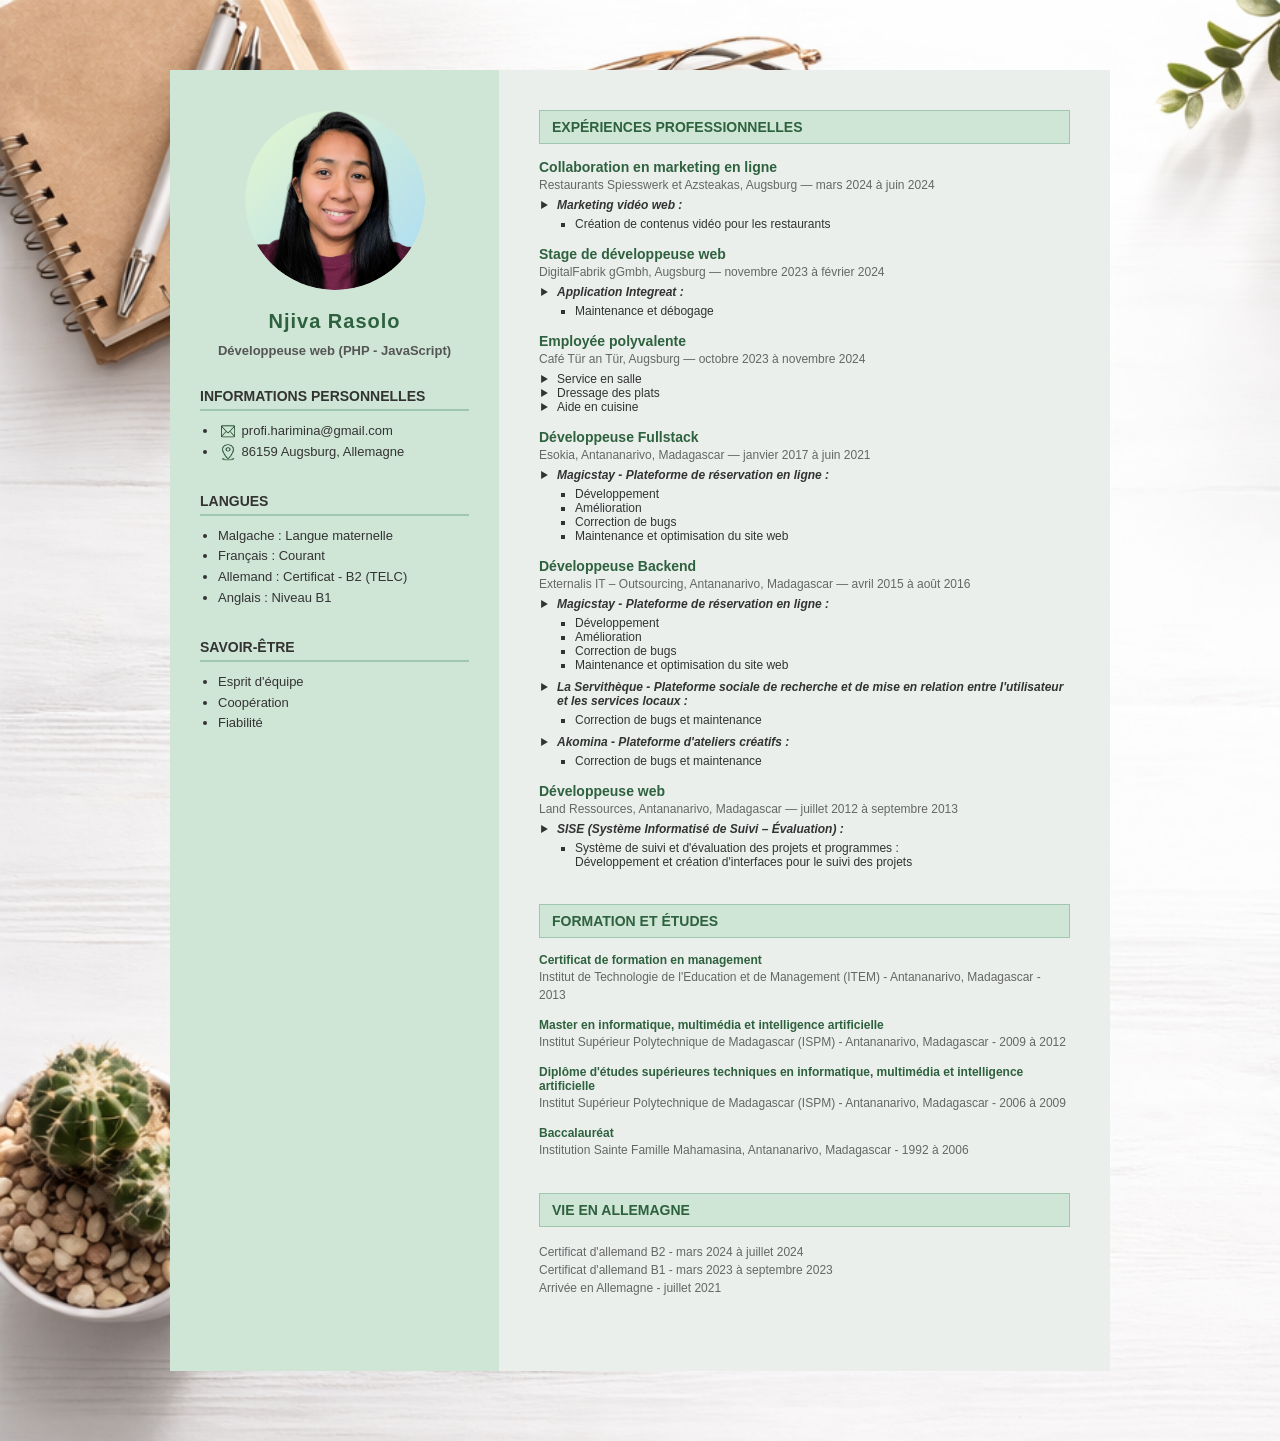
==== cv-fr.html @ bc75037a "Traduction du CV en français" ====
<!DOCTYPE html>
<html lang="fr">
<head>
  <meta charset="UTF-8" />
  <meta name="viewport" content="width=device-width, initial-scale=1.0" />
  <title>CV Test</title>

    <!-- Google tag (gtag.js) -->
    <script async src="https://www.googletagmanager.com/gtag/js?id=G-T4FRKZFYM4"></script>
    <script>
    window.dataLayer = window.dataLayer || [];
    function gtag(){dataLayer.push(arguments);}
    gtag('js', new Date());

    gtag('config', 'G-T4FRKZFYM4');
    </script>

  <!-- Lien vers le fichier CSS -->
  <link rel="stylesheet" href="style.css">

</head>

<body>

  <div class="cv">

    <!-- COLONNE GAUCHE -->
    <aside class="left">

      <div class="photo">
        <img src="images/profil.png" alt="Photo de profil">
      </div>

      <div class="name">
        <h1>Njiva Rasolo</h1>
        <p>Développeuse web (PHP - JavaScript)</p>
      </div>

      <div class="block">
        <h2>Informations personnelles</h2>
        <ul>
          <li> <img src="images/email-green.png" alt="E-mail" width="20" height="20" style="margin-bottom: -6px;"> profi.harimina@gmail.com</li>
          <!--<li> 📞 +49 000 0000000</li>-->
          <li> <img src="images/adress-green.png" alt="Adresse" width="20" height="20" style="margin-bottom: -6px;"> 86159 Augsburg, Allemagne</li>
          <!--<li> <img src="images/linkedIn-green.png" alt="LinkedIn" width="20" height="20" style="margin-bottom: -6px;"> Rasolo </li>-->
        </ul>
      </div>

      <div class="block">
        <h2>Langues</h2>
        <ul>
          <li>Malgache : Langue maternelle</li>
          <li>Français : Courant</li>
          <li>Allemand : Certificat - B2 (TELC)</li>
          <li>Anglais : Niveau B1</li>
        </ul>
      </div>

      <div class="block">
        <h2>Savoir-être</h2>
        <ul>
          <li>Esprit d'équipe</li>
          <li>Coopération</li>
          <li>Fiabilité</li>
        </ul>
      </div>

    </aside>

    <!-- COLONNE DROITE -->
    <main class="right">

      <div class="section">
            <div class="section-title">Expériences professionnelles</div>

            <div class="item">
                <h3>Collaboration en marketing en ligne</h3>
                <span>Restaurants Spiesswerk et Azsteakas, Augsburg — mars 2024 à juin 2024</span>
                <ul class="set-title">
                    <li class="set-title-child">Marketing vidéo web :
                        <ul class="set-child">
                            <li>
                                Création de contenus vidéo pour les restaurants
                            </li>
                        </ul>
                    </li>
                </ul>
            </div>

            <div class="item">
                <h3>Stage de développeuse web</h3>
                <span>DigitalFabrik gGmbh, Augsburg — novembre 2023 à février 2024</span>
                <ul class="set-title">
                    <li class="set-title-child">Application Integreat :
                        <ul class="set-child">
                            <li>Maintenance et débogage</li>
                        </ul>
                    </li>
                </ul>
            </div>

            <div class="item">
                <h3>Employée polyvalente</h3>
                <span>Café Tür an Tür, Augsburg — octobre 2023 à novembre 2024</span>
                <ul class="set-title">
                    <li>Service en salle</li>
                    <li>Dressage des plats</li>
                    <li>Aide en cuisine</li>
                </ul>
            </div>

            <div class="item">
                <h3>Développeuse Fullstack</h3>
                <span>Esokia, Antananarivo, Madagascar — janvier 2017 à juin 2021</span>
                <ul class="set-title">
                    <li class="set-title-child">Magicstay - Plateforme de réservation en ligne :
                        <ul class="set-child">
                            <li>Développement</li>
                            <li>Amélioration</li>
                            <li>Correction de bugs</li>
                            <li>Maintenance et optimisation du site web</li>
                        </ul>
                    </li>
                </ul>
            </div>

            <div class="item">
                <h3>Développeuse Backend</h3>
                <span>Externalis IT – Outsourcing, Antananarivo, Madagascar — avril 2015 à août 2016</span>
                <ul class="set-title">
                    <li class="set-title-child">Magicstay - Plateforme de réservation en ligne :
                        <ul class="set-child">
                            <li>Développement</li>
                            <li>Amélioration</li>
                            <li>Correction de bugs</li>
                            <li>Maintenance et optimisation du site web</li>
                        </ul>
                    </li>
                    <li class="set-title-child">La Servithèque - Plateforme sociale de recherche et de mise en relation entre l'utilisateur et les services locaux :
                        <ul class="set-child">
                            <li>Correction de bugs et maintenance</li>
                        </ul>
                    </li>
                    <li class="set-title-child">Akomina - Plateforme d'ateliers créatifs :
                        <ul class="set-child">
                            <li>Correction de bugs et maintenance</li>
                        </ul>
                    </li>
                </ul>
            </div>

            <div class="item">
                <h3>Développeuse web</h3>
                <span>Land Ressources, Antananarivo, Madagascar — juillet 2012 à septembre 2013</span>
                <ul class="set-title">
                    <li class="set-title-child">SISE (Système Informatisé de Suivi – Évaluation) :
                        <ul class="set-child">
                            <li>Système de suivi et d'évaluation des projets et programmes : <br> Développement et création d'interfaces pour le suivi des projets</li>
                        </ul>
                    </li>
                </ul>
            </div>
      </div>

      <div class="section">
            <div class="section-title">Formation et études</div>

            <div class="item">
            <h3 class="bildung-title">Certificat de formation en management</h3>
            <span>Institut de Technologie de l'Education et de Management (ITEM) - Antananarivo, Madagascar - 2013</span>
            </div>

            <div class="item">
            <h3 class="bildung-title">Master en informatique, multimédia et intelligence artificielle</h3>
            <span>Institut Supérieur Polytechnique de Madagascar (ISPM) - Antananarivo, Madagascar - 2009 à 2012</span>
            </div>

            <div class="item">
            <h3 class="bildung-title">Diplôme d'études supérieures techniques en informatique, multimédia et intelligence artificielle</h3>
            <span>Institut Supérieur Polytechnique de Madagascar (ISPM) - Antananarivo, Madagascar - 2006 à 2009</span>
            </div>

            <div class="item">
            <h3 class="bildung-title">Baccalauréat</h3>
            <span>Institution Sainte Famille Mahamasina, Antananarivo, Madagascar - 1992 à 2006</span>
            </div>
      </div>

      <div class="section">
        <div class="section-title">Vie en Allemagne</div>

            <div class="item">
                <span>Certificat d'allemand B2 - mars 2024 à juillet 2024</span><br>
                <span>Certificat d'allemand B1 - mars 2023 à septembre 2023</span><br>
                <span>Arrivée en Allemagne - juillet 2021</span>
            </div>
      </div>

    </main>

  </div>

</body>
</html>
---- style.css ----
* {
      box-sizing: border-box;
      font-family: "Segoe UI", Arial, sans-serif;
    }

    body {
      margin: 0;
      /*background: #f4f4f4;*/
      color: #333;
      background-image: url(images/background.png);
      background-size: cover;
    }

    .cv {
      max-width: 1000px;
      margin: 40px auto;
      padding: 30px;
      /*background: #fffdf5;*/
      background: transparent;
      display: grid;
      grid-template-columns: 35% 65%;
    }

    /* ===== COLONNE GAUCHE ===== */
    .left {
      background: #cfe6d6;
      padding: 40px 30px;
    }

    .photo {
      width: 180px;
      height: 180px;
      border-radius: 50%;
      overflow: hidden;
      margin: 0 auto 20px;
    }

    .photo img {
      width: 100%;
      height: 100%;
      object-fit: cover;
    }

    .name {
      text-align: center;
      margin-bottom: 30px;
      color: #2e613e;
    }

    .name h1 {
      margin: 10px 0 10px;
      font-size: 20px;
      letter-spacing: 1px;
    }

    .name p {
      margin: 0;
      font-size: 13px;
      font-weight: bold;
      /*text-transform: uppercase;*/
      color: #555;
    }

    .block {
      margin-bottom: 30px;
    }

    .block h2 {
      font-size: 14px;
      text-transform: uppercase;
      margin-bottom: 10px;
      border-bottom: 2px solid #9fc7b0;
      padding-bottom: 5px;
    }

    .block p,
    .block li {
      font-size: 13px;
      line-height: 1.6;
    }

    ul {
      padding-left: 18px;
      margin: 0;
    }

    /* ===== COLONNE DROITE ===== */
    .right {
      padding: 40px;
      background: #eaefec;
    }

    .section {
      margin-bottom: 35px;
    }

    .section-title {
      background: #cfe6d6;
      padding: 8px 12px;
      font-weight: bold;
      text-transform: uppercase;
      font-size: 14px;
      margin-bottom: 15px;
      color: #2e613e;
      border-style: solid;
      border-width: 1px;
      border-color: #9fc7b0;
    }

    .item {
      margin-bottom: 15px;
    }

    .item h3 {
      margin: 0;
      font-size: 14px;
      color: #2e613e;
    }
    .item h3.bildung-title {
        font-size: 12px;
    }

    .item span {
      font-size: 12px;
      color: #666;
    }

    .item ul {
      margin-top: 5px;
      font-size: 12px;
    }

    .item ul.set-title {
        list-style-type: disclosure-closed;
    }

    .item .set-title-child {
        font-weight: bold;
        font-style: italic;
    }

    .item ul.set-child li {
        list-style-type: square;
        font-weight: normal;
        font-style: normal;
    }

    .item ul.set-child li:last-child {
        margin-bottom: 8px;
    }

    /* ===== RESPONSIVE ===== */
    @media (max-width: 768px) {
      .cv {
        grid-template-columns: 1fr;
      }
    }
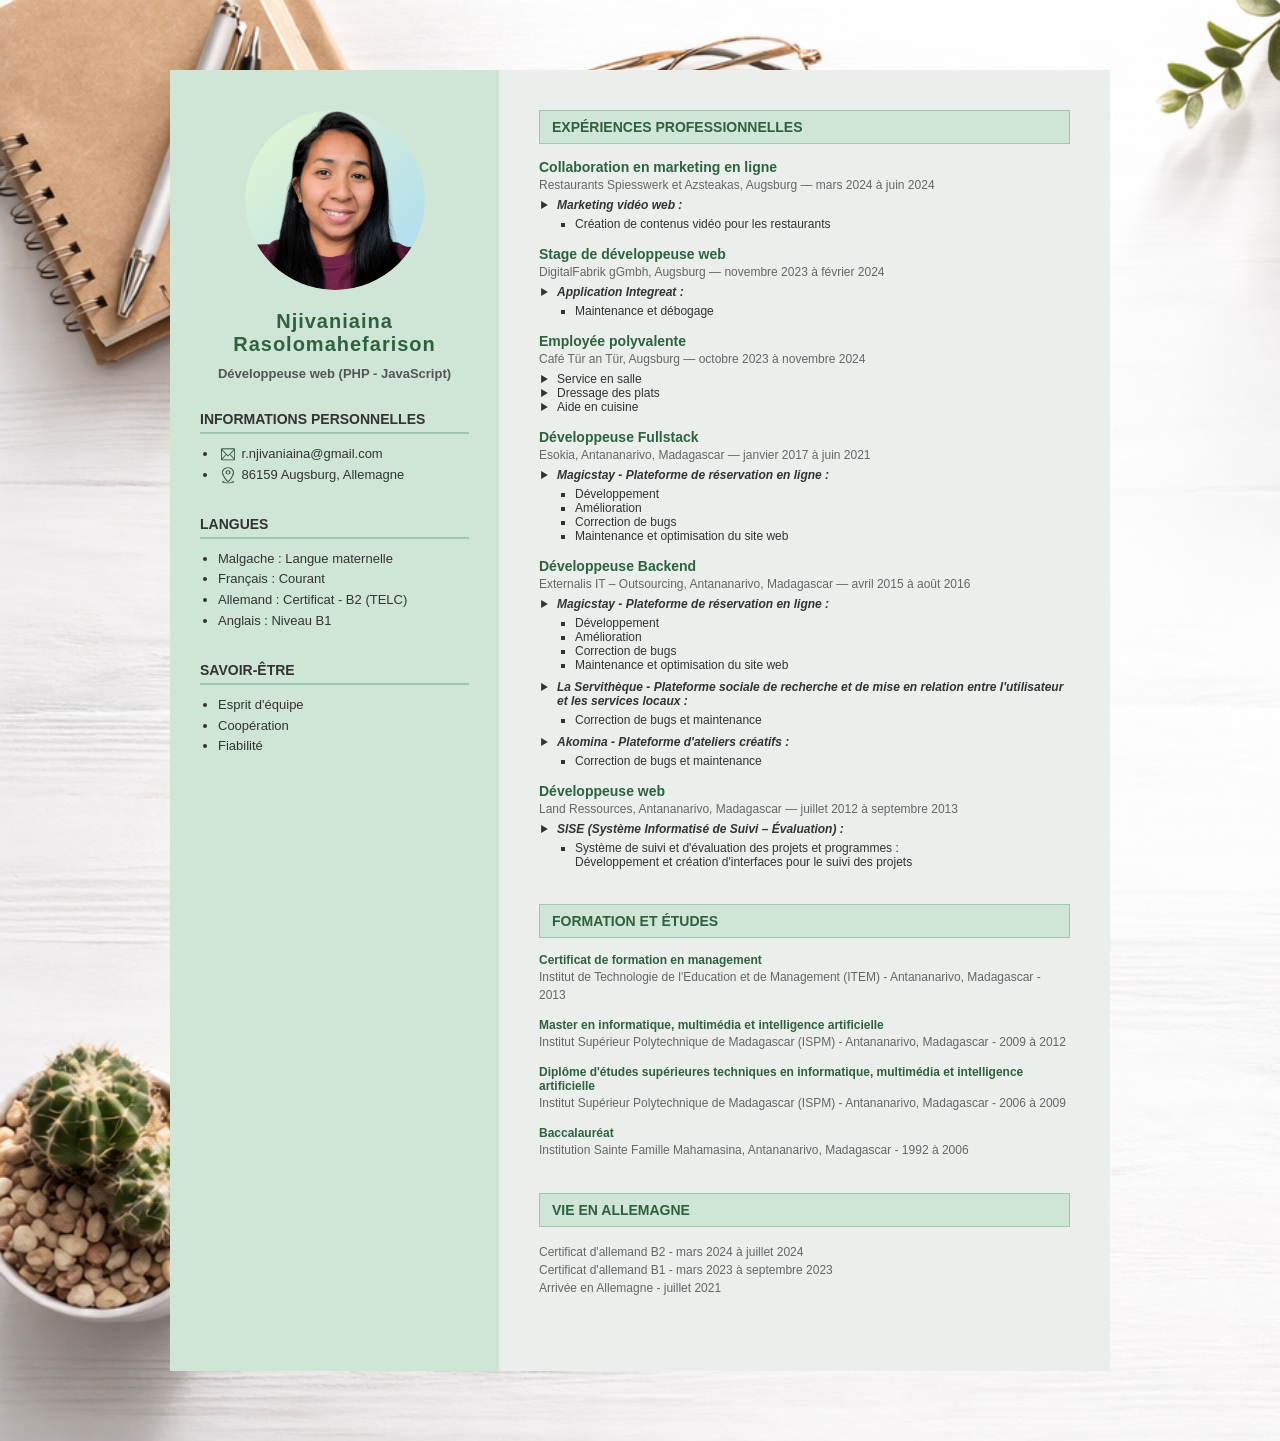
==== commit ae16e9a4: "Mise à jour" ====
--- a/cv-fr.html
+++ b/cv-fr.html
@@ -32,14 +32,14 @@
       </div>
 
       <div class="name">
-        <h1>Njiva Rasolo</h1>
+        <h1>Njivaniaina Rasolomahefarison</h1>
         <p>Développeuse web (PHP - JavaScript)</p>
       </div>
 
       <div class="block">
         <h2>Informations personnelles</h2>
         <ul>
-          <li> <img src="images/email-green.png" alt="E-mail" width="20" height="20" style="margin-bottom: -6px;"> profi.harimina@gmail.com</li>
+          <li> <img src="images/email-green.png" alt="E-mail" width="20" height="20" style="margin-bottom: -6px;"> r.njivaniaina@gmail.com</li>
           <!--<li> 📞 +49 000 0000000</li>-->
           <li> <img src="images/adress-green.png" alt="Adresse" width="20" height="20" style="margin-bottom: -6px;"> 86159 Augsburg, Allemagne</li>
           <!--<li> <img src="images/linkedIn-green.png" alt="LinkedIn" width="20" height="20" style="margin-bottom: -6px;"> Rasolo </li>-->
